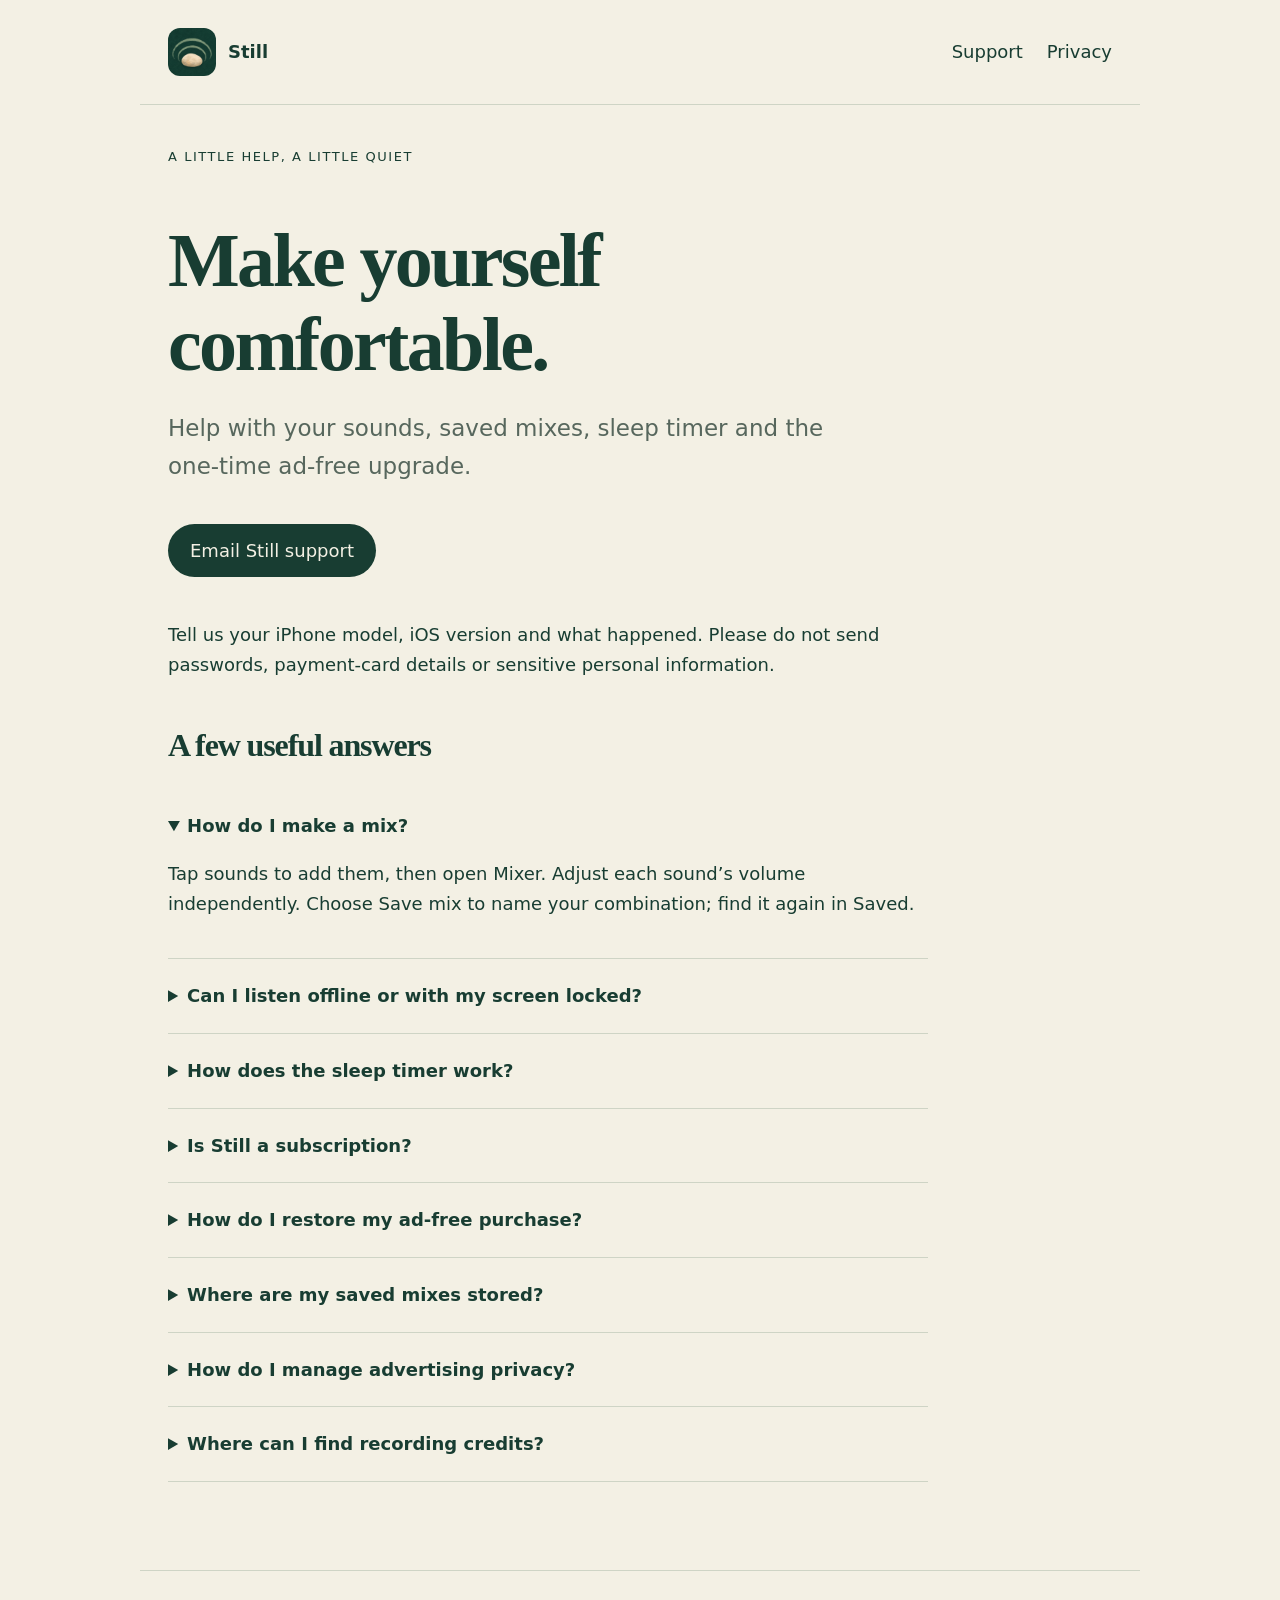
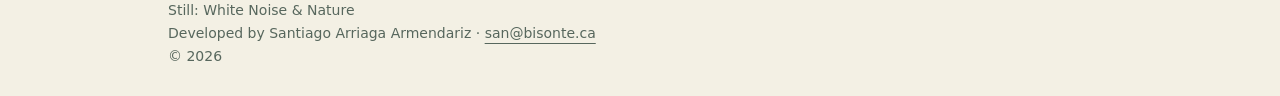
==== index.html @ e1040451 "Publish Still support and privacy pages" ====
<!doctype html><html lang="en"><meta charset="utf-8"><meta name="viewport" content="width=device-width,initial-scale=1"><title>Support · Still</title><meta name="description" content="Support and privacy information for Still: White Noise & Nature."><link rel="stylesheet" href="style.css"><header><a href="index.html"><img src="logo.png" alt="Still"><strong>Still</strong></a><nav aria-label="Main"><a href="index.html">Support</a><a href="privacy.html">Privacy</a></nav></header><main><p class="eyebrow">A little help, a little quiet</p><h1>Make yourself<br>comfortable.</h1><p class="intro">Help with your sounds, saved mixes, sleep timer and the one-time ad-free upgrade.</p><a class="contact" href="mailto:san@bisonte.ca?subject=Still%20support">Email Still support</a><p>Tell us your iPhone model, iOS version and what happened. Please do not send passwords, payment-card details or sensitive personal information.</p><h2>A few useful answers</h2><details open><summary>How do I make a mix?</summary><p>Tap sounds to add them, then open Mixer. Adjust each sound’s volume independently. Choose Save mix to name your combination; find it again in Saved.</p></details><details><summary>Can I listen offline or with my screen locked?</summary><p>Sounds are included in the app and can play offline. Playback continues with the screen locked. Use the lock-screen controls to pause or resume. Ads and purchases require an internet connection.</p></details><details><summary>How does the sleep timer work?</summary><p>Tap the timer icon and choose 15, 30, 45, 60, 90 or 120 minutes. Playback fades during the final 15 seconds.</p></details><details><summary>Is Still a subscription?</summary><p>No. All sounds, mixing, saved mixes and the sleep timer are available free. The optional Still Ad-Free purchase removes advertising with a single payment. The planned US price is $4.99; the App Store displays the price in your local currency before you buy.</p></details><details><summary>How do I restore my ad-free purchase?</summary><p>Use the same Apple Account you used to buy Still Ad-Free. Open Settings in Still, then Restore Purchases. Check your internet connection if the purchase is not found. For billing or refund requests, visit <a href="https://reportaproblem.apple.com/">Apple’s purchase support</a>.</p></details><details><summary>Where are my saved mixes stored?</summary><p>Saved mixes and preferences are stored on your device. Still has no sign-in or developer-operated cloud account. Deleting the app can remove its local settings.</p></details><details><summary>How do I manage advertising privacy?</summary><p>Where available, open Settings and choose Ad privacy choices. The optional ad-free purchase removes advertising. See our <a href="privacy.html">privacy policy</a> for details.</p></details><details><summary>Where can I find recording credits?</summary><p>Open Settings in Still to view the recording sources and credits.</p></details></main><footer>Still: White Noise & Nature<br>Developed by Santiago Arriaga Armendariz · <a href="mailto:san@bisonte.ca">san@bisonte.ca</a><br>© 2026</footer></html>
---- style.css ----
:root{color-scheme:light;--ink:#183d32;--paper:#f3f0e4;--muted:#57675d}*{box-sizing:border-box}body{margin:0;background:var(--paper);color:var(--ink);font:18px/1.65 system-ui,sans-serif}header,main,footer{max-width:1000px;margin:auto;padding:28px}header{display:flex;align-items:center;justify-content:space-between;border-bottom:1px solid #ced4c5}header a{display:flex;align-items:center;gap:12px;text-decoration:none}img{width:48px;border-radius:12px}nav{display:flex;gap:24px}a{color:inherit;text-underline-offset:5px}h1,h2{font-family:Georgia,serif;line-height:1.1;letter-spacing:-.035em}h1{font-size:clamp(46px,7vw,76px);margin:52px 0 22px}h2{font-size:32px;margin-top:48px}p,ul{max-width:760px}.intro{font-size:23px;color:var(--muted);max-width:700px}.eyebrow{font-size:13px;text-transform:uppercase;letter-spacing:.12em}.contact{display:inline-block;padding:12px 22px;background:var(--ink);color:var(--paper);border-radius:30px;text-decoration:none;margin:15px 0 25px}details{padding:22px 0;border-bottom:1px solid #ced4c5;max-width:760px}summary{cursor:pointer;font-weight:600}footer{font-size:14px;color:var(--muted);border-top:1px solid #ced4c5;margin-top:60px}@media(max-width:600px){header{align-items:flex-start}nav{gap:14px;font-size:15px}header,main,footer{padding:22px}}
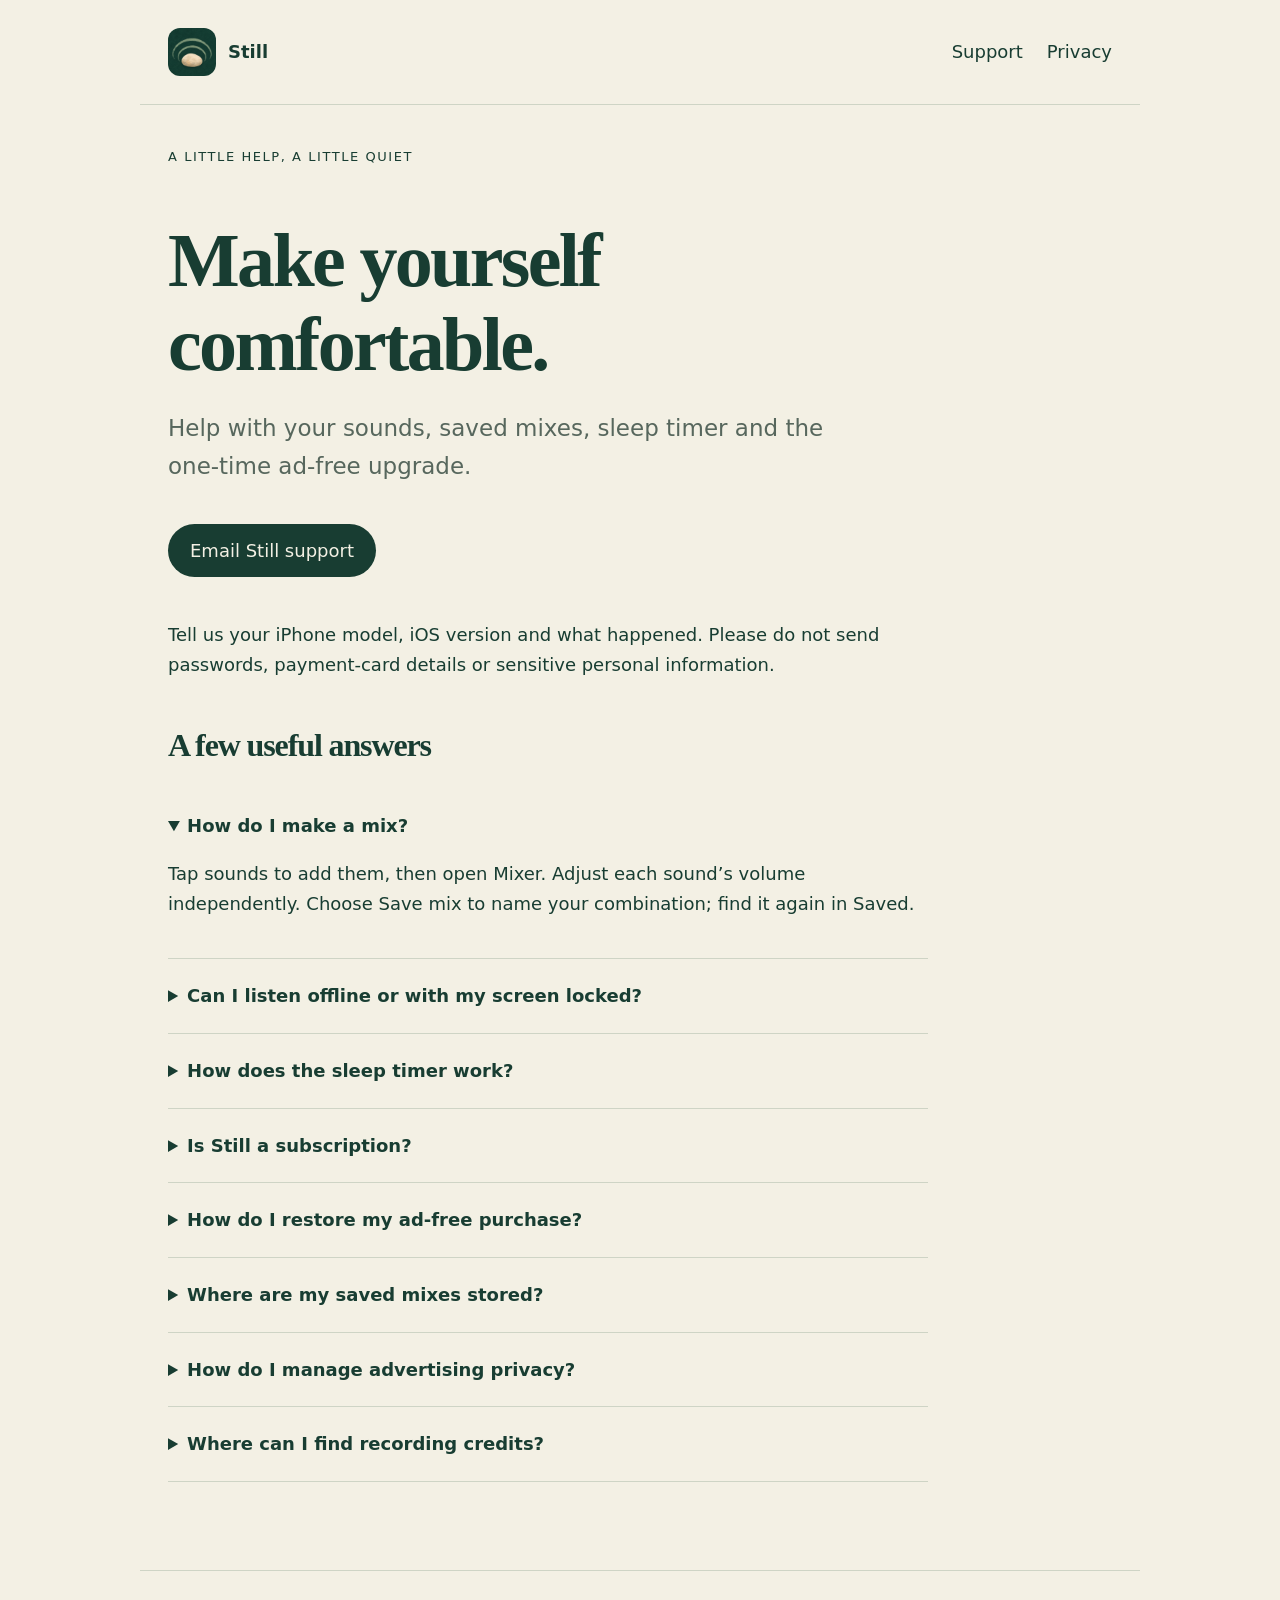
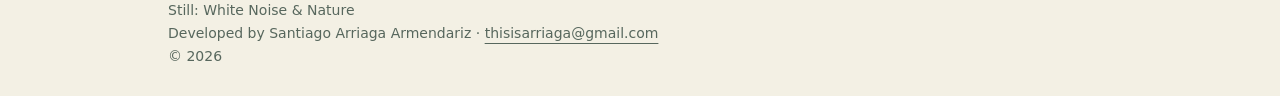
==== commit dcf318b7: "Update Still support contact email" ====
--- a/index.html
+++ b/index.html
@@ -1 +1 @@
-<!doctype html><html lang="en"><meta charset="utf-8"><meta name="viewport" content="width=device-width,initial-scale=1"><title>Support · Still</title><meta name="description" content="Support and privacy information for Still: White Noise & Nature."><link rel="stylesheet" href="style.css"><header><a href="index.html"><img src="logo.png" alt="Still"><strong>Still</strong></a><nav aria-label="Main"><a href="index.html">Support</a><a href="privacy.html">Privacy</a></nav></header><main><p class="eyebrow">A little help, a little quiet</p><h1>Make yourself<br>comfortable.</h1><p class="intro">Help with your sounds, saved mixes, sleep timer and the one-time ad-free upgrade.</p><a class="contact" href="mailto:san@bisonte.ca?subject=Still%20support">Email Still support</a><p>Tell us your iPhone model, iOS version and what happened. Please do not send passwords, payment-card details or sensitive personal information.</p><h2>A few useful answers</h2><details open><summary>How do I make a mix?</summary><p>Tap sounds to add them, then open Mixer. Adjust each sound’s volume independently. Choose Save mix to name your combination; find it again in Saved.</p></details><details><summary>Can I listen offline or with my screen locked?</summary><p>Sounds are included in the app and can play offline. Playback continues with the screen locked. Use the lock-screen controls to pause or resume. Ads and purchases require an internet connection.</p></details><details><summary>How does the sleep timer work?</summary><p>Tap the timer icon and choose 15, 30, 45, 60, 90 or 120 minutes. Playback fades during the final 15 seconds.</p></details><details><summary>Is Still a subscription?</summary><p>No. All sounds, mixing, saved mixes and the sleep timer are available free. The optional Still Ad-Free purchase removes advertising with a single payment. The planned US price is $4.99; the App Store displays the price in your local currency before you buy.</p></details><details><summary>How do I restore my ad-free purchase?</summary><p>Use the same Apple Account you used to buy Still Ad-Free. Open Settings in Still, then Restore Purchases. Check your internet connection if the purchase is not found. For billing or refund requests, visit <a href="https://reportaproblem.apple.com/">Apple’s purchase support</a>.</p></details><details><summary>Where are my saved mixes stored?</summary><p>Saved mixes and preferences are stored on your device. Still has no sign-in or developer-operated cloud account. Deleting the app can remove its local settings.</p></details><details><summary>How do I manage advertising privacy?</summary><p>Where available, open Settings and choose Ad privacy choices. The optional ad-free purchase removes advertising. See our <a href="privacy.html">privacy policy</a> for details.</p></details><details><summary>Where can I find recording credits?</summary><p>Open Settings in Still to view the recording sources and credits.</p></details></main><footer>Still: White Noise & Nature<br>Developed by Santiago Arriaga Armendariz · <a href="mailto:san@bisonte.ca">san@bisonte.ca</a><br>© 2026</footer></html>+<!doctype html><html lang="en"><meta charset="utf-8"><meta name="viewport" content="width=device-width,initial-scale=1"><title>Support · Still</title><meta name="description" content="Support and privacy information for Still: White Noise & Nature."><link rel="stylesheet" href="style.css"><header><a href="index.html"><img src="logo.png" alt="Still"><strong>Still</strong></a><nav aria-label="Main"><a href="index.html">Support</a><a href="privacy.html">Privacy</a></nav></header><main><p class="eyebrow">A little help, a little quiet</p><h1>Make yourself<br>comfortable.</h1><p class="intro">Help with your sounds, saved mixes, sleep timer and the one-time ad-free upgrade.</p><a class="contact" href="mailto:thisisarriaga@gmail.com?subject=Still%20support">Email Still support</a><p>Tell us your iPhone model, iOS version and what happened. Please do not send passwords, payment-card details or sensitive personal information.</p><h2>A few useful answers</h2><details open><summary>How do I make a mix?</summary><p>Tap sounds to add them, then open Mixer. Adjust each sound’s volume independently. Choose Save mix to name your combination; find it again in Saved.</p></details><details><summary>Can I listen offline or with my screen locked?</summary><p>Sounds are included in the app and can play offline. Playback continues with the screen locked. Use the lock-screen controls to pause or resume. Ads and purchases require an internet connection.</p></details><details><summary>How does the sleep timer work?</summary><p>Tap the timer icon and choose 15, 30, 45, 60, 90 or 120 minutes. Playback fades during the final 15 seconds.</p></details><details><summary>Is Still a subscription?</summary><p>No. All sounds, mixing, saved mixes and the sleep timer are available free. The optional Still Ad-Free purchase removes advertising with a single payment. The planned US price is $4.99; the App Store displays the price in your local currency before you buy.</p></details><details><summary>How do I restore my ad-free purchase?</summary><p>Use the same Apple Account you used to buy Still Ad-Free. Open Settings in Still, then Restore Purchases. Check your internet connection if the purchase is not found. For billing or refund requests, visit <a href="https://reportaproblem.apple.com/">Apple’s purchase support</a>.</p></details><details><summary>Where are my saved mixes stored?</summary><p>Saved mixes and preferences are stored on your device. Still has no sign-in or developer-operated cloud account. Deleting the app can remove its local settings.</p></details><details><summary>How do I manage advertising privacy?</summary><p>Where available, open Settings and choose Ad privacy choices. The optional ad-free purchase removes advertising. See our <a href="privacy.html">privacy policy</a> for details.</p></details><details><summary>Where can I find recording credits?</summary><p>Open Settings in Still to view the recording sources and credits.</p></details></main><footer>Still: White Noise & Nature<br>Developed by Santiago Arriaga Armendariz · <a href="mailto:thisisarriaga@gmail.com">thisisarriaga@gmail.com</a><br>© 2026</footer></html>
